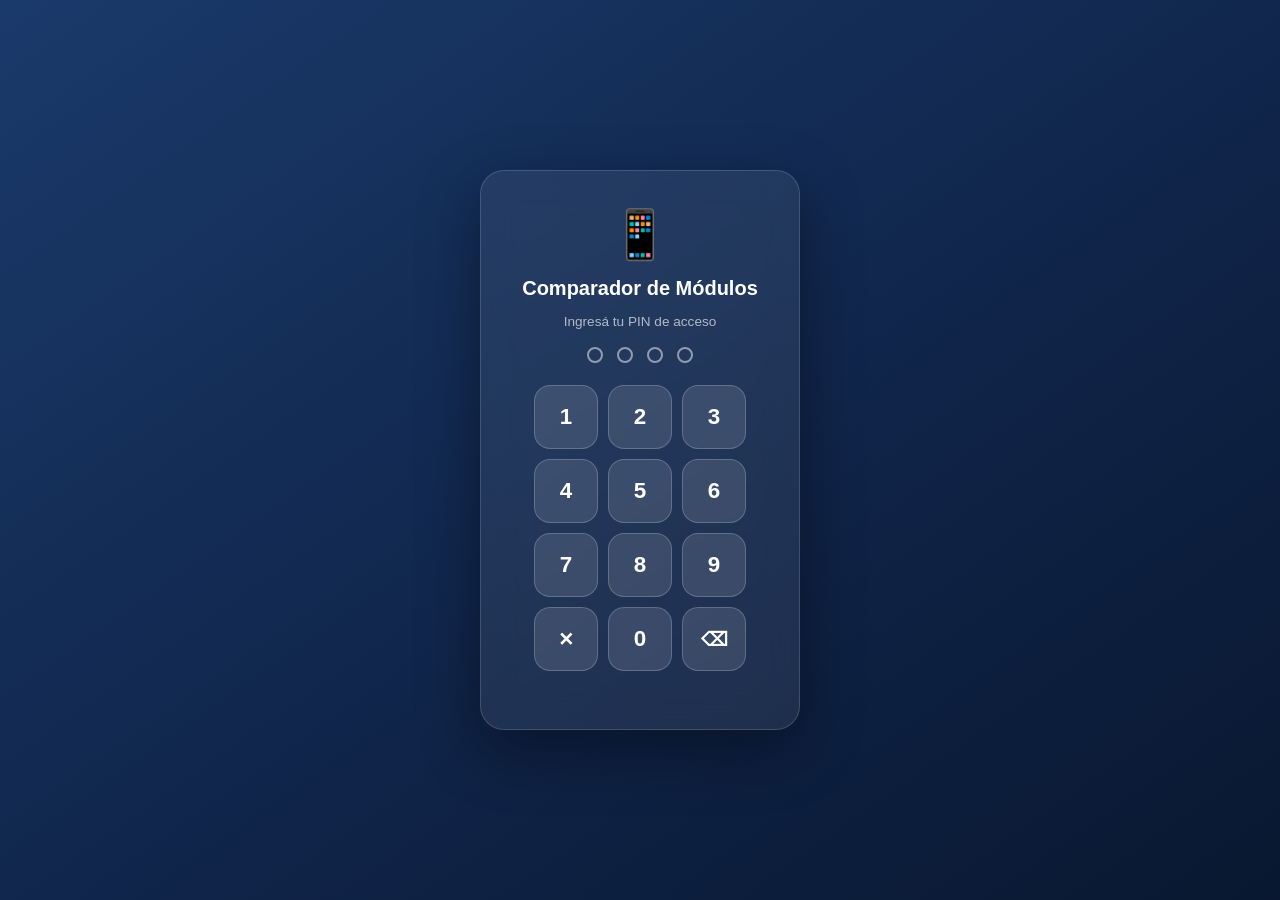
==== index.html @ 510f5f6f "Comparador de Módulos v2 - Login PIN + carga de precios por Excel + nuevo diseño Co-Authored-By: Cla" ====
<!DOCTYPE html>
<html lang="es">
<head>
<meta charset="UTF-8">
<meta name="viewport" content="width=device-width,initial-scale=1,maximum-scale=1">
<meta name="mobile-web-app-capable" content="yes">
<meta name="apple-mobile-web-app-capable" content="yes">
<meta name="apple-mobile-web-app-status-bar-style" content="black-translucent">
<meta name="apple-mobile-web-app-title" content="Módulos">
<meta name="theme-color" content="#1a3a6b">
<title>Comparador de Módulos</title>
<link rel="manifest" href="manifest.json">
<link rel="apple-touch-icon" href="icon.svg">
<link rel="stylesheet" href="style.css">
</head>
<body>

<!-- ── PANTALLA DE LOGIN ── -->
<div id="login-screen">
  <div class="login-card">
    <div class="login-icon">📱</div>
    <h2 class="login-title">Comparador de Módulos</h2>
    <p class="login-sub">Ingresá tu PIN de acceso</p>
    <div class="pin-dots" id="pin-dots">
      <span></span><span></span><span></span><span></span>
    </div>
    <div class="pin-grid">
      <button class="pin-btn" data-n="1">1</button>
      <button class="pin-btn" data-n="2">2</button>
      <button class="pin-btn" data-n="3">3</button>
      <button class="pin-btn" data-n="4">4</button>
      <button class="pin-btn" data-n="5">5</button>
      <button class="pin-btn" data-n="6">6</button>
      <button class="pin-btn" data-n="7">7</button>
      <button class="pin-btn" data-n="8">8</button>
      <button class="pin-btn" data-n="9">9</button>
      <button class="pin-btn pin-clear" id="pin-clear">✕</button>
      <button class="pin-btn" data-n="0">0</button>
      <button class="pin-btn pin-back" id="pin-back">⌫</button>
    </div>
    <p class="pin-error" id="pin-error"></p>
  </div>
</div>

<!-- ── APP PRINCIPAL ── -->
<div id="app" class="app-hidden">

  <div id="install-banner">
    <span>📲 Instalá esta app en tu pantalla de inicio</span>
    <button id="install-btn">Instalar</button>
  </div>
  <div id="ios-tip">
    <span>📲 Para instalar: tocá <strong>Compartir</strong> ↑ luego <strong>"Agregar a inicio"</strong></span>
    <span class="close" onclick="this.parentElement.classList.remove('show')">✕</span>
  </div>

  <header>
    <div class="hdr-top">
      <h1>📱 Comparador de Módulos</h1>
      <button class="admin-btn" id="admin-btn" title="Actualizar precios">⚙️</button>
    </div>
    <div class="search-wrap">
      <span class="search-icon">🔍</span>
      <input id="search" type="search" placeholder="Buscar marca, modelo, calidad..."
        autocomplete="off" autocorrect="off" autocapitalize="off" spellcheck="false">
    </div>
    <div class="filters">
      <select class="pill" id="f-marca"><option value="">Todas las marcas</option></select>
      <select class="pill" id="f-fuente">
        <option value="">Todas las fuentes</option>
        <option value="0">Fabritech</option>
        <option value="1">Mayorista</option>
        <option value="2">Boston</option>
        <option value="3">Distribuidor</option>
        <option value="4">Saracell</option>
      </select>
      <select class="pill" id="f-best">
        <option value="">Cualquier precio</option>
        <option value="0">Más barato: Fabritech</option>
        <option value="1">Más barato: Mayorista</option>
        <option value="2">Más barato: Boston</option>
        <option value="3">Más barato: Distribuidor</option>
        <option value="4">Más barato: Saracell</option>
      </select>
    </div>
  </header>

  <div class="count-bar">
    <span id="count">Cargando…</span>
    <div class="legend">
      <span class="dot d-fab">Fabritech</span>
      <span class="dot d-may">Mayorista</span>
      <span class="dot d-bos">Boston</span>
      <span class="dot d-dis">Distribuidor</span>
      <span class="dot d-sar">Saracell</span>
      <span class="dot d-grn">= más barato</span>
    </div>
  </div>

  <div class="tbl-wrap">
    <table id="tbl">
      <thead><tr>
        <th class="th0" style="min-width:75px">MARCA</th>
        <th class="th0" style="min-width:110px">MODELO</th>
        <th class="th0" style="min-width:160px">VARIANTE / CALIDAD</th>
        <th class="th1">$ Fabritech</th>
        <th class="th2">$ Mayorista</th>
        <th class="th3">$ Boston</th>
        <th class="th4">$ Distribuidor</th>
        <th class="th5">$ Saracell</th>
        <th class="th6">Mejor precio</th>
      </tr></thead>
      <tbody id="tbody"></tbody>
    </table>
    <div class="empty" id="empty" style="display:none">
      <span class="ico">🔎</span>
      <p>Sin resultados para esta búsqueda</p>
    </div>
  </div>

</div><!-- /app -->

<!-- ── MODAL ADMIN ── -->
<div id="admin-modal" class="modal-overlay hidden">
  <div class="modal-card">
    <div class="modal-header">
      <h3>⚙️ Actualizar Precios</h3>
      <button class="modal-close" id="modal-close">✕</button>
    </div>
    <div class="modal-body">
      <p class="modal-desc">Subí un Excel o CSV con los nuevos precios y se actualizan automáticamente.</p>

      <div class="upload-zone" id="upload-zone">
        <input type="file" id="file-input" accept=".xlsx,.xls,.csv" hidden>
        <div class="upload-icon">📂</div>
        <p class="upload-text">Arrastrá tu archivo acá<br><small>o tocá para seleccionar</small></p>
        <p class="upload-formats">Excel (.xlsx · .xls) &nbsp;·&nbsp; CSV</p>
      </div>

      <div class="upload-preview hidden" id="upload-preview">
        <div id="preview-info"></div>
        <div class="preview-actions">
          <button class="btn-secondary" id="preview-cancel">Cancelar</button>
          <button class="btn-primary" id="preview-apply">✅ Aplicar cambios</button>
        </div>
      </div>

      <div class="modal-footer">
        <button class="btn-outline" id="btn-export">💾 Exportar data.json</button>
        <button class="btn-outline" id="btn-template">📋 Descargar plantilla</button>
      </div>
    </div>
  </div>
</div>

<!-- ── TOAST ── -->
<div id="toast" class="toast"></div>

<script src="https://cdn.sheetjs.com/xlsx-0.20.3/package/dist/xlsx.full.min.js"></script>
<script src="app.js"></script>
</body>
</html>
---- style.css ----
:root {
  --hdr:    #1a3a6b;
  --hdr2:   #0f2347;
  --fab:    #2E75B6; --fab-bg: #D6E4F0;
  --may:    #375623; --may-bg: #E2EFDA;
  --bos:    #7F6000; --bos-bg: #FFF2CC;
  --dis:    #843C0C; --dis-bg: #FCE4D6;
  --sar:    #6B2D8B; --sar-bg: #EAD1F5;
  --grn:    #00B050; --grn2: #007A38;
  --mod-bg: #EDF2FF;
  --zebra:  #F8FAFF;
  --border: #E5E7EB;
  --shadow: 0 2px 12px rgba(0,0,0,.10);
  --radius: 12px;
}

* { box-sizing: border-box; margin: 0; padding: 0; -webkit-tap-highlight-color: transparent; }
html, body { height: 100%; overflow: hidden; }
body {
  font-family: -apple-system, BlinkMacSystemFont, "Segoe UI", Arial, sans-serif;
  background: #eef1f7;
  color: #1a1a1a;
  display: flex;
  flex-direction: column;
}

/* ── LOGIN SCREEN ── */
#login-screen {
  display: none;
  position: fixed; inset: 0; z-index: 999;
  background: linear-gradient(145deg, #1a3a6b 0%, #0f2347 60%, #091830 100%);
  align-items: center;
  justify-content: center;
  transition: opacity .4s;
}
#login-screen.success { opacity: 0; pointer-events: none; }
#login-screen.shake  { animation: shake .5s ease; }

@keyframes shake {
  0%,100% { transform: translateX(0); }
  20%      { transform: translateX(-10px); }
  40%      { transform: translateX(10px); }
  60%      { transform: translateX(-8px); }
  80%      { transform: translateX(8px); }
}

.login-card {
  background: rgba(255,255,255,.07);
  backdrop-filter: blur(18px);
  border: 1px solid rgba(255,255,255,.15);
  border-radius: 24px;
  padding: 36px 32px 28px;
  display: flex;
  flex-direction: column;
  align-items: center;
  gap: 14px;
  width: 320px;
  max-width: 90vw;
  box-shadow: 0 20px 60px rgba(0,0,0,.4);
}
.login-icon { font-size: 3rem; }
.login-title { color: #fff; font-size: 1.25rem; font-weight: 700; text-align: center; }
.login-sub   { color: rgba(255,255,255,.65); font-size: .85rem; }

/* Dots */
.pin-dots { display: flex; gap: 14px; margin: 4px 0; }
.pin-dots span {
  width: 16px; height: 16px;
  border-radius: 50%;
  border: 2px solid rgba(255,255,255,.5);
  background: transparent;
  transition: background .15s, border-color .15s, transform .15s;
}
.pin-dots span.filled {
  background: #fff;
  border-color: #fff;
  transform: scale(1.15);
}

/* PIN grid */
.pin-grid {
  display: grid;
  grid-template-columns: repeat(3, 64px);
  gap: 10px;
  margin-top: 4px;
}
.pin-btn {
  height: 64px;
  background: rgba(255,255,255,.12);
  border: 1px solid rgba(255,255,255,.2);
  border-radius: 16px;
  color: #fff;
  font-size: 1.4rem;
  font-weight: 600;
  cursor: pointer;
  transition: background .12s, transform .1s;
  user-select: none;
}
.pin-btn:active { background: rgba(255,255,255,.3); transform: scale(.94); }
.pin-back, .pin-clear { font-size: 1.2rem; }

.pin-error {
  color: #ff7a7a;
  font-size: .8rem;
  min-height: 1rem;
  text-align: center;
}

/* App hidden */
.app-hidden { display: none !important; }
#app {
  display: flex;
  flex-direction: column;
  height: 100%;
  overflow: hidden;
}

/* ── INSTALL BANNERS ── */
#install-banner {
  display: none;
  background: var(--grn);
  color: #fff;
  padding: 10px 14px;
  font-size: .82rem;
  align-items: center;
  gap: 10px;
  flex-shrink: 0;
}
#install-banner.show { display: flex; }
#install-banner button {
  margin-left: auto;
  background: #fff;
  color: var(--grn2);
  border: none;
  border-radius: 8px;
  padding: 5px 14px;
  font-weight: 700;
  font-size: .8rem;
  cursor: pointer;
}
#ios-tip {
  display: none;
  background: #FFF3CD;
  color: #856404;
  padding: 10px 14px;
  font-size: .78rem;
  gap: 8px;
  flex-shrink: 0;
  align-items: flex-start;
  border-bottom: 1px solid #FFE083;
}
#ios-tip.show { display: flex; }
#ios-tip .close { margin-left: auto; font-size: 1rem; cursor: pointer; }

/* ── HEADER ── */
header {
  background: linear-gradient(135deg, var(--hdr) 0%, var(--hdr2) 100%);
  color: #fff;
  padding: 12px 14px 10px;
  display: flex;
  flex-direction: column;
  gap: 9px;
  flex-shrink: 0;
  padding-top: max(12px, env(safe-area-inset-top));
  box-shadow: 0 2px 16px rgba(0,0,0,.25);
}
.hdr-top { display: flex; align-items: center; gap: 10px; }
.hdr-top h1 { font-size: 1rem; font-weight: 700; letter-spacing: .02em; flex: 1; }

/* Admin button */
.admin-btn {
  background: rgba(255,255,255,.15);
  border: 1px solid rgba(255,255,255,.25);
  border-radius: 10px;
  color: #fff;
  font-size: 1.1rem;
  width: 36px; height: 36px;
  cursor: pointer;
  display: flex; align-items: center; justify-content: center;
  transition: background .15s;
  flex-shrink: 0;
}
.admin-btn:active { background: rgba(255,255,255,.3); }

/* Search */
.search-wrap { position: relative; }
#search {
  width: 100%;
  padding: 10px 14px 10px 38px;
  border: none;
  border-radius: 12px;
  font-size: .95rem;
  background: rgba(255,255,255,.15);
  color: #fff;
  outline: none;
  -webkit-appearance: none;
  transition: background .2s;
}
#search::placeholder { color: rgba(255,255,255,.55); }
#search:focus { background: rgba(255,255,255,.25); }
.search-icon {
  position: absolute; left: 11px; top: 50%;
  transform: translateY(-50%);
  font-size: .95rem; pointer-events: none;
}

/* Filters */
.filters {
  display: flex; gap: 6px;
  overflow-x: auto; scrollbar-width: none;
  padding-bottom: 2px;
}
.filters::-webkit-scrollbar { display: none; }
.pill {
  background: rgba(255,255,255,.15);
  color: #fff;
  border: 1px solid rgba(255,255,255,.28);
  border-radius: 20px;
  padding: 5px 14px;
  font-size: .78rem;
  white-space: nowrap;
  cursor: pointer;
  outline: none;
  -webkit-appearance: none;
  min-height: 30px;
  transition: background .15s;
}
.pill:focus { background: rgba(255,255,255,.25); }
.pill option { background: #1a3a5c; color: #fff; }

/* ── COUNT BAR ── */
.count-bar {
  background: #fff;
  padding: 7px 14px;
  font-size: .78rem;
  color: #555;
  border-bottom: 1px solid var(--border);
  display: flex;
  justify-content: space-between;
  align-items: center;
  flex-shrink: 0;
  gap: 8px;
  flex-wrap: wrap;
  box-shadow: 0 1px 4px rgba(0,0,0,.05);
}
.legend { display: flex; gap: 8px; flex-wrap: wrap; }
.dot { display: inline-flex; align-items: center; gap: 3px; font-size: .72rem; }
.dot::before { content: ''; width: 8px; height: 8px; border-radius: 50%; display: inline-block; }
.d-fab::before { background: var(--fab); }
.d-may::before { background: var(--may); }
.d-bos::before { background: var(--bos); }
.d-dis::before { background: var(--dis); }
.d-sar::before { background: var(--sar); }
.d-grn::before { background: var(--grn); }

/* ── TABLE ── */
.tbl-wrap { flex: 1; overflow: auto; -webkit-overflow-scrolling: touch; }
table { width: 100%; border-collapse: collapse; min-width: 640px; }

thead th {
  position: sticky; top: 0; z-index: 3;
  padding: 8px 8px;
  font-size: .72rem; font-weight: 700;
  text-align: center;
  color: #fff;
  border-bottom: 2px solid rgba(0,0,0,.18);
  white-space: nowrap;
  letter-spacing: .02em;
}
.th0 { background: var(--hdr2); text-align: left; }
.th1 { background: var(--fab); }
.th2 { background: var(--may); }
.th3 { background: var(--bos); }
.th4 { background: var(--dis); }
.th5 { background: var(--sar); }
.th6 { background: var(--grn); }

tr.sep td {
  background: linear-gradient(90deg, var(--hdr) 0%, var(--hdr2) 100%);
  color: rgba(255,255,255,.95);
  font-weight: 700;
  padding: 6px 12px;
  font-size: .75rem;
  letter-spacing: .06em;
  text-transform: uppercase;
}
tr.grp td {
  background: var(--mod-bg);
  color: #2d4a8a;
  font-weight: 700;
  padding: 5px 12px;
  font-size: .8rem;
  border-left: 3px solid #7aaee8;
}
tr.row td {
  padding: 6px 8px;
  border-bottom: 1px solid var(--border);
  font-size: .8rem;
  transition: background .1s;
}
tr.row.ev td { background: var(--zebra); }
tr.row:hover td { background: #e8f0fe !important; }
tr.row:active td { background: #d0e4ff !important; }

td.p   { text-align: right; white-space: nowrap; font-variant-numeric: tabular-nums; color: #333; }
td.best {
  background: linear-gradient(135deg, #00c45a, #00913f) !important;
  color: #fff;
  font-weight: 700;
  text-align: right;
  white-space: nowrap;
  border-radius: 4px;
}
td.nd  { color: #ccc; text-align: center; font-size: .7rem; }
td.win { text-align: center; color: var(--grn2); font-weight: 700; font-size: .72rem; }

/* ── EMPTY STATE ── */
.empty {
  display: flex; flex-direction: column;
  align-items: center; justify-content: center;
  padding: 60px 20px; gap: 12px; color: #999;
}
.empty .ico { font-size: 3rem; }
.empty p { font-size: .95rem; }

/* ── MODAL ── */
.modal-overlay {
  position: fixed; inset: 0; z-index: 500;
  background: rgba(10,20,40,.55);
  backdrop-filter: blur(4px);
  display: flex; align-items: flex-end; justify-content: center;
  padding: 0;
  transition: opacity .25s;
}
.modal-overlay.hidden { display: none; }

.modal-card {
  background: #fff;
  border-radius: 24px 24px 0 0;
  width: 100%; max-width: 520px;
  max-height: 88vh;
  overflow-y: auto;
  box-shadow: 0 -8px 40px rgba(0,0,0,.2);
  animation: slideUp .3s ease;
}
@keyframes slideUp {
  from { transform: translateY(60px); opacity: 0; }
  to   { transform: translateY(0);    opacity: 1; }
}

.modal-header {
  display: flex; align-items: center; justify-content: space-between;
  padding: 18px 20px 14px;
  border-bottom: 1px solid var(--border);
  position: sticky; top: 0; background: #fff; z-index: 1;
}
.modal-header h3 { font-size: 1rem; font-weight: 700; color: var(--hdr); }
.modal-close {
  background: #f0f2f5; border: none; border-radius: 50%;
  width: 32px; height: 32px; cursor: pointer;
  font-size: .9rem; color: #555;
  display: flex; align-items: center; justify-content: center;
  transition: background .15s;
}
.modal-close:active { background: #dde; }

.modal-body { padding: 18px 20px 20px; display: flex; flex-direction: column; gap: 16px; }
.modal-desc { font-size: .85rem; color: #666; line-height: 1.5; }

/* Upload zone */
.upload-zone {
  border: 2px dashed #c5d3e8;
  border-radius: var(--radius);
  padding: 32px 20px;
  text-align: center;
  cursor: pointer;
  transition: border-color .2s, background .2s;
  background: #f8faff;
}
.upload-zone:hover, .upload-zone.drag-over {
  border-color: var(--hdr);
  background: #eef3ff;
}
.upload-icon { font-size: 2.5rem; margin-bottom: 8px; }
.upload-text { font-size: .9rem; color: #444; line-height: 1.6; }
.upload-text small { color: #888; font-size: .8rem; }
.upload-formats { font-size: .75rem; color: #aaa; margin-top: 6px; }

/* Preview */
.upload-preview { display: flex; flex-direction: column; gap: 12px; }
.preview-filename {
  font-size: .85rem; font-weight: 600; color: #333;
  padding: 10px 14px;
  background: #f0f4ff;
  border-radius: 8px;
}
.preview-stats-grid {
  display: grid; grid-template-columns: repeat(3, 1fr); gap: 10px;
}
.stat-box {
  background: #f8faff;
  border: 1px solid #dde8ff;
  border-radius: 10px;
  padding: 12px 8px;
  text-align: center;
}
.stat-num { font-size: 1.4rem; font-weight: 700; color: var(--hdr); }
.stat-lbl { font-size: .72rem; color: #888; margin-top: 2px; }
.preview-warn {
  font-size: .8rem; color: #9a5700;
  background: #fff8e6; border: 1px solid #ffd980;
  border-radius: 8px; padding: 8px 12px;
}
.preview-actions {
  display: flex; gap: 10px; justify-content: flex-end;
}

/* Buttons */
.btn-primary {
  background: linear-gradient(135deg, #1a9e5c, #0f7a45);
  color: #fff; border: none;
  border-radius: 10px; padding: 10px 20px;
  font-size: .88rem; font-weight: 700; cursor: pointer;
  transition: opacity .15s, transform .1s;
}
.btn-primary:active { opacity: .85; transform: scale(.97); }

.btn-secondary {
  background: #f0f2f5; color: #555; border: none;
  border-radius: 10px; padding: 10px 20px;
  font-size: .88rem; font-weight: 600; cursor: pointer;
  transition: background .15s;
}
.btn-secondary:active { background: #e0e3ea; }

.modal-footer {
  display: flex; gap: 10px; flex-wrap: wrap;
  padding-top: 4px;
  border-top: 1px solid var(--border);
}
.btn-outline {
  flex: 1;
  background: #fff;
  border: 1.5px solid #c5d3e8;
  border-radius: 10px;
  padding: 9px 14px;
  font-size: .82rem;
  font-weight: 600;
  color: var(--hdr);
  cursor: pointer;
  text-align: center;
  transition: background .15s, border-color .15s;
  white-space: nowrap;
}
.btn-outline:active { background: #eef3ff; border-color: var(--hdr); }

.hidden { display: none !important; }

/* ── TOAST ── */
.toast {
  position: fixed; bottom: 24px; left: 50%; transform: translateX(-50%) translateY(20px);
  background: #1e2a3a; color: #fff;
  padding: 11px 22px; border-radius: 50px;
  font-size: .85rem; font-weight: 500;
  opacity: 0; pointer-events: none;
  transition: opacity .3s, transform .3s;
  z-index: 999; white-space: nowrap;
  box-shadow: 0 4px 20px rgba(0,0,0,.3);
}
.toast.show { opacity: 1; transform: translateX(-50%) translateY(0); }
.toast.success { background: linear-gradient(135deg, #0f7a45, #1a9e5c); }
.toast.error   { background: linear-gradient(135deg, #b91c1c, #dc2626); }

/* ── RESPONSIVE ── */
@media (max-width: 500px) {
  header h1    { font-size: .88rem; }
  table        { font-size: .74rem; min-width: 560px; }
  thead th     { padding: 6px 5px; }
  tr.row td    { padding: 4px 5px; }
  .modal-card  { border-radius: 20px 20px 0 0; }
  .pin-grid    { grid-template-columns: repeat(3, 58px); gap: 8px; }
  .pin-btn     { height: 58px; font-size: 1.25rem; }
}

@media (min-width: 600px) {
  .modal-overlay { align-items: center; padding: 20px; }
  .modal-card    { border-radius: 20px; max-height: 80vh; }
}
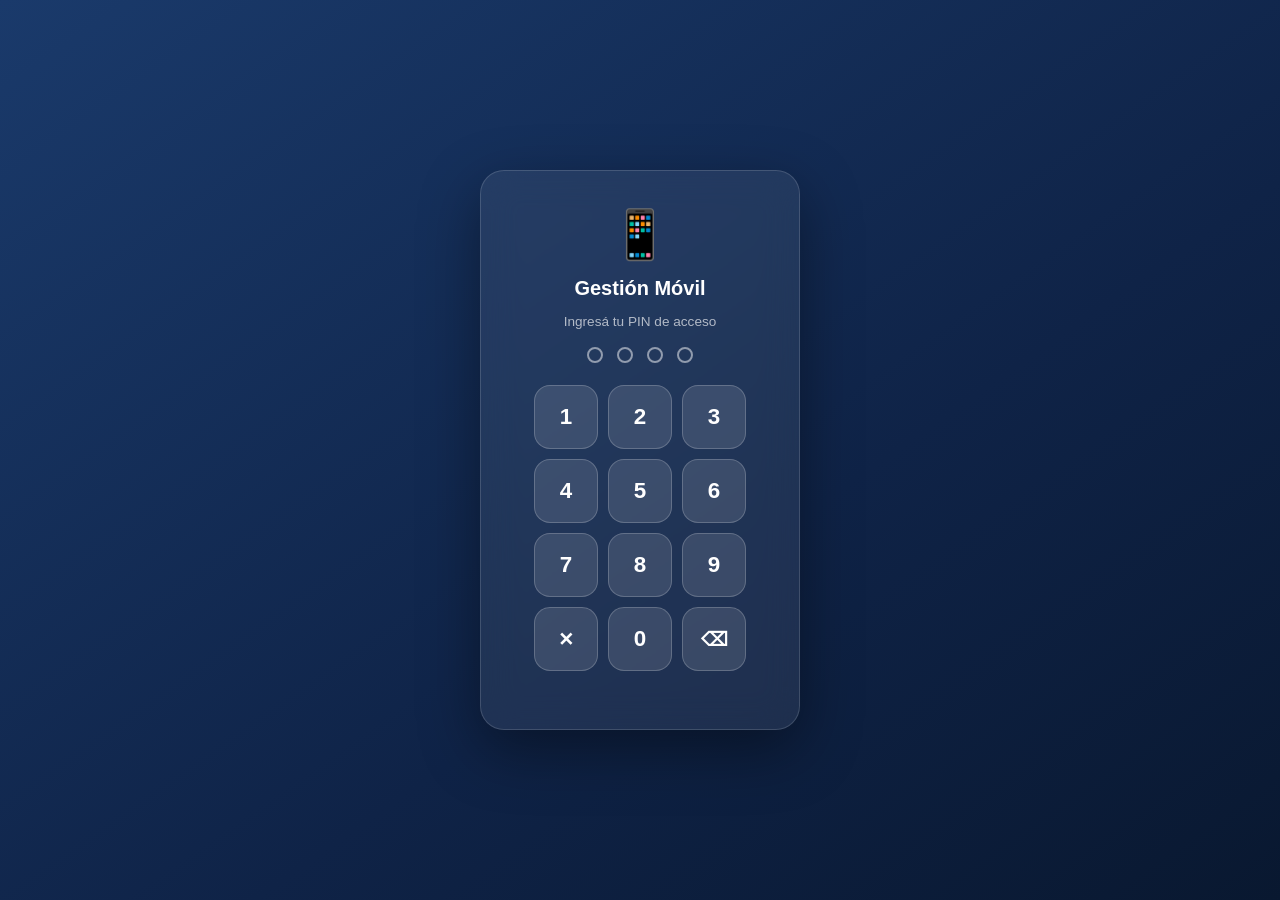
==== commit f494ac65: "Sistema de venta y stock de celulares - Nueva pestaña "Celulares" con navegación inferior (bottom na" ====
--- a/index.html
+++ b/index.html
@@ -2,13 +2,13 @@
 <html lang="es">
 <head>
 <meta charset="UTF-8">
-<meta name="viewport" content="width=device-width,initial-scale=1,maximum-scale=1">
+<meta name="viewport" content="width=device-width,initial-scale=1">
 <meta name="mobile-web-app-capable" content="yes">
 <meta name="apple-mobile-web-app-capable" content="yes">
 <meta name="apple-mobile-web-app-status-bar-style" content="black-translucent">
 <meta name="apple-mobile-web-app-title" content="Módulos">
 <meta name="theme-color" content="#1a3a6b">
-<title>Comparador de Módulos</title>
+<title>Gestión Móvil</title>
 <link rel="manifest" href="manifest.json">
 <link rel="apple-touch-icon" href="icon.svg">
 <link rel="stylesheet" href="style.css">
@@ -19,7 +19,7 @@
 <div id="login-screen">
   <div class="login-card">
     <div class="login-icon">📱</div>
-    <h2 class="login-title">Comparador de Módulos</h2>
+    <h2 class="login-title">Gestión Móvil</h2>
     <p class="login-sub">Ingresá tu PIN de acceso</p>
     <div class="pin-dots" id="pin-dots">
       <span></span><span></span><span></span><span></span>
@@ -54,73 +54,131 @@
     <span class="close" onclick="this.parentElement.classList.remove('show')">✕</span>
   </div>
 
-  <header>
-    <div class="hdr-top">
-      <h1>📱 Comparador de Módulos</h1>
-      <button class="admin-btn" id="admin-btn" title="Actualizar precios">⚙️</button>
-    </div>
-    <div class="search-wrap">
-      <span class="search-icon">🔍</span>
-      <input id="search" type="search" placeholder="Buscar marca, modelo, calidad..."
-        autocomplete="off" autocorrect="off" autocapitalize="off" spellcheck="false">
-    </div>
-    <div class="filters">
-      <select class="pill" id="f-marca"><option value="">Todas las marcas</option></select>
-      <select class="pill" id="f-fuente">
-        <option value="">Todas las fuentes</option>
-        <option value="0">Fabritech</option>
-        <option value="1">Mayorista</option>
-        <option value="2">Boston</option>
-        <option value="3">Distribuidor</option>
-        <option value="4">Saracell</option>
-      </select>
-      <select class="pill" id="f-best">
-        <option value="">Cualquier precio</option>
-        <option value="0">Más barato: Fabritech</option>
-        <option value="1">Más barato: Mayorista</option>
-        <option value="2">Más barato: Boston</option>
-        <option value="3">Más barato: Distribuidor</option>
-        <option value="4">Más barato: Saracell</option>
-      </select>
-    </div>
-  </header>
-
-  <div class="count-bar">
-    <span id="count">Cargando…</span>
-    <div class="legend">
-      <span class="dot d-fab">Fabritech</span>
-      <span class="dot d-may">Mayorista</span>
-      <span class="dot d-bos">Boston</span>
-      <span class="dot d-dis">Distribuidor</span>
-      <span class="dot d-sar">Saracell</span>
-      <span class="dot d-grn">= más barato</span>
-    </div>
-  </div>
-
-  <div class="tbl-wrap">
-    <table id="tbl">
-      <thead><tr>
-        <th class="th0" style="min-width:75px">MARCA</th>
-        <th class="th0" style="min-width:110px">MODELO</th>
-        <th class="th0" style="min-width:160px">VARIANTE / CALIDAD</th>
-        <th class="th1">$ Fabritech</th>
-        <th class="th2">$ Mayorista</th>
-        <th class="th3">$ Boston</th>
-        <th class="th4">$ Distribuidor</th>
-        <th class="th5">$ Saracell</th>
-        <th class="th6">Mejor precio</th>
-      </tr></thead>
-      <tbody id="tbody"></tbody>
-    </table>
-    <div class="empty" id="empty" style="display:none">
-      <span class="ico">🔎</span>
-      <p>Sin resultados para esta búsqueda</p>
-    </div>
-  </div>
+  <!-- ── VISTA: MÓDULOS ── -->
+  <div id="view-modulos" class="view">
+    <header>
+      <div class="hdr-top">
+        <h1>🔧 Comparador de Módulos</h1>
+        <button class="admin-btn" id="admin-btn" title="Actualizar precios">⚙️</button>
+      </div>
+      <div class="search-wrap">
+        <span class="search-icon">🔍</span>
+        <input id="search" type="search" placeholder="Buscar marca, modelo, calidad..."
+          autocomplete="off" autocorrect="off" autocapitalize="off" spellcheck="false">
+      </div>
+      <div class="filters">
+        <select class="pill" id="f-marca"><option value="">Todas las marcas</option></select>
+        <select class="pill" id="f-fuente">
+          <option value="">Todas las fuentes</option>
+          <option value="0">Fabritech</option>
+          <option value="1">Mayorista</option>
+          <option value="2">Boston</option>
+          <option value="3">Distribuidor</option>
+          <option value="4">Saracell</option>
+        </select>
+        <select class="pill" id="f-best">
+          <option value="">Cualquier precio</option>
+          <option value="0">Más barato: Fabritech</option>
+          <option value="1">Más barato: Mayorista</option>
+          <option value="2">Más barato: Boston</option>
+          <option value="3">Más barato: Distribuidor</option>
+          <option value="4">Más barato: Saracell</option>
+        </select>
+      </div>
+    </header>
+
+    <div class="count-bar">
+      <span id="count">Cargando…</span>
+      <div class="legend">
+        <span class="dot d-fab">Fabritech</span>
+        <span class="dot d-may">Mayorista</span>
+        <span class="dot d-bos">Boston</span>
+        <span class="dot d-dis">Distribuidor</span>
+        <span class="dot d-sar">Saracell</span>
+        <span class="dot d-grn">= más barato</span>
+      </div>
+    </div>
+
+    <div class="tbl-wrap">
+      <table id="tbl">
+        <thead><tr>
+          <th class="th0" style="min-width:75px">MARCA</th>
+          <th class="th0" style="min-width:110px">MODELO</th>
+          <th class="th0" style="min-width:160px">VARIANTE / CALIDAD</th>
+          <th class="th1">$ Fabritech</th>
+          <th class="th2">$ Mayorista</th>
+          <th class="th3">$ Boston</th>
+          <th class="th4">$ Distribuidor</th>
+          <th class="th5">$ Saracell</th>
+          <th class="th6">Mejor precio</th>
+        </tr></thead>
+        <tbody id="tbody"></tbody>
+      </table>
+      <div class="empty" id="empty" style="display:none">
+        <span class="ico">🔎</span>
+        <p>Sin resultados para esta búsqueda</p>
+      </div>
+    </div>
+  </div><!-- /view-modulos -->
+
+  <!-- ── VISTA: STOCK CELULARES ── -->
+  <div id="view-stock" class="view" style="display:none">
+    <header>
+      <div class="hdr-top">
+        <h1>📦 Stock de Celulares</h1>
+        <button class="admin-btn" id="add-phone-btn" title="Agregar equipo" style="font-size:1.5rem;font-weight:700">＋</button>
+      </div>
+      <div class="search-wrap">
+        <span class="search-icon">🔍</span>
+        <input id="stock-search" type="search" placeholder="Buscar marca, modelo, IMEI..."
+          autocomplete="off" autocorrect="off" autocapitalize="off" spellcheck="false">
+      </div>
+      <div class="filters">
+        <select class="pill" id="sf-marca"><option value="">Todas las marcas</option></select>
+        <select class="pill" id="sf-estado">
+          <option value="">Todos los estados</option>
+          <option value="Nuevo">Nuevo</option>
+          <option value="Usado">Usado</option>
+          <option value="Reacondicionado">Reacondicionado</option>
+        </select>
+        <select class="pill" id="sf-vendido">
+          <option value="0">En stock</option>
+          <option value="1">Vendidos</option>
+          <option value="">Todos</option>
+        </select>
+      </div>
+    </header>
+
+    <div class="count-bar stock-count-bar">
+      <span id="stock-count">0 equipos</span>
+      <span id="stock-value" class="stock-value-badge"></span>
+    </div>
+
+    <div class="stock-list-wrap">
+      <div id="stock-list"></div>
+      <div class="empty" id="stock-empty" style="display:none">
+        <span class="ico">📦</span>
+        <p>No hay equipos registrados</p>
+        <button class="btn-primary" style="margin-top:8px" onclick="openPhoneModal()">Agregar equipo</button>
+      </div>
+    </div>
+  </div><!-- /view-stock -->
+
+  <!-- ── BOTTOM NAV ── -->
+  <nav id="bottom-nav">
+    <button class="nav-tab active" data-view="modulos">
+      <span class="nav-ico">🔧</span>
+      <span>Módulos</span>
+    </button>
+    <button class="nav-tab" data-view="stock">
+      <span class="nav-ico">📦</span>
+      <span>Celulares</span>
+    </button>
+  </nav>
 
 </div><!-- /app -->
 
-<!-- ── MODAL ADMIN ── -->
+<!-- ── MODAL ADMIN (módulos) ── -->
 <div id="admin-modal" class="modal-overlay hidden">
   <div class="modal-card">
     <div class="modal-header">
@@ -153,6 +211,123 @@
   </div>
 </div>
 
+<!-- ── MODAL DETALLE DE PRECIOS ── -->
+<div id="detail-modal" class="modal-overlay hidden">
+  <div class="modal-card detail-card">
+    <div class="modal-header">
+      <div class="detail-title-wrap">
+        <span class="detail-marca" id="d-marca"></span>
+        <span class="detail-modelo" id="d-modelo"></span>
+        <span class="detail-variante" id="d-variante"></span>
+      </div>
+      <button class="modal-close" id="detail-close">✕</button>
+    </div>
+    <div class="detail-body" id="detail-body"></div>
+  </div>
+</div>
+
+<!-- ── MODAL AGREGAR / EDITAR CELULAR ── -->
+<div id="phone-modal" class="modal-overlay hidden">
+  <div class="modal-card phone-form-card">
+    <div class="modal-header">
+      <h3 id="phone-modal-title">📱 Agregar Equipo</h3>
+      <button class="modal-close" id="phone-modal-close">✕</button>
+    </div>
+    <div class="modal-body">
+      <div class="form-grid">
+
+        <div class="form-group">
+          <label class="form-label">Marca *</label>
+          <input id="f-phone-marca" class="form-input" type="text"
+            placeholder="Samsung, Apple…" list="marca-list" autocomplete="off">
+          <datalist id="marca-list">
+            <option value="Samsung">
+            <option value="Apple">
+            <option value="Motorola">
+            <option value="Xiaomi">
+            <option value="LG">
+            <option value="Huawei">
+            <option value="Nokia">
+            <option value="TCL">
+            <option value="OPPO">
+            <option value="Realme">
+            <option value="OnePlus">
+          </datalist>
+        </div>
+
+        <div class="form-group">
+          <label class="form-label">Modelo *</label>
+          <input id="f-phone-modelo" class="form-input" type="text"
+            placeholder="Galaxy A54, iPhone 14…" autocomplete="off">
+        </div>
+
+        <div class="form-group">
+          <label class="form-label">Estado *</label>
+          <select id="f-phone-estado" class="form-select">
+            <option value="">Seleccionar…</option>
+            <option value="Nuevo">Nuevo</option>
+            <option value="Usado">Usado</option>
+            <option value="Reacondicionado">Reacondicionado</option>
+          </select>
+        </div>
+
+        <div class="form-group">
+          <label class="form-label">Precio ($) *</label>
+          <input id="f-phone-precio" class="form-input" type="number"
+            placeholder="85000" min="0" inputmode="numeric">
+        </div>
+
+        <div class="form-group">
+          <label class="form-label">Almacenamiento</label>
+          <select id="f-phone-storage" class="form-select">
+            <option value="">—</option>
+            <option value="16GB">16 GB</option>
+            <option value="32GB">32 GB</option>
+            <option value="64GB">64 GB</option>
+            <option value="128GB">128 GB</option>
+            <option value="256GB">256 GB</option>
+            <option value="512GB">512 GB</option>
+            <option value="1TB">1 TB</option>
+          </select>
+        </div>
+
+        <div class="form-group">
+          <label class="form-label">RAM</label>
+          <select id="f-phone-ram" class="form-select">
+            <option value="">—</option>
+            <option value="1GB">1 GB</option>
+            <option value="2GB">2 GB</option>
+            <option value="3GB">3 GB</option>
+            <option value="4GB">4 GB</option>
+            <option value="6GB">6 GB</option>
+            <option value="8GB">8 GB</option>
+            <option value="12GB">12 GB</option>
+            <option value="16GB">16 GB</option>
+          </select>
+        </div>
+
+        <div class="form-group form-group--full">
+          <label class="form-label">IMEI</label>
+          <input id="f-phone-imei" class="form-input" type="text"
+            placeholder="123456789012345" maxlength="15" inputmode="numeric">
+        </div>
+
+        <div class="form-group form-group--full">
+          <label class="form-label">Notas</label>
+          <textarea id="f-phone-notas" class="form-input form-textarea"
+            placeholder="Accesorios incluidos, detalles…" rows="2"></textarea>
+        </div>
+
+      </div>
+
+      <div class="preview-actions" style="margin-top:4px">
+        <button class="btn-secondary" id="phone-cancel-btn">Cancelar</button>
+        <button class="btn-primary" id="phone-save-btn">💾 Guardar</button>
+      </div>
+    </div>
+  </div>
+</div>
+
 <!-- ── TOAST ── -->
 <div id="toast" class="toast"></div>
 
--- a/style.css
+++ b/style.css
@@ -471,6 +471,68 @@
 .toast.success { background: linear-gradient(135deg, #0f7a45, #1a9e5c); }
 .toast.error   { background: linear-gradient(135deg, #b91c1c, #dc2626); }
 
+/* ── MODAL DETALLE ── */
+.detail-card { max-height: 92vh; }
+
+.detail-title-wrap {
+  display: flex; flex-direction: column; gap: 2px; flex: 1;
+}
+.detail-marca   { font-size: .75rem; font-weight: 600; color: #888; text-transform: uppercase; letter-spacing: .06em; }
+.detail-modelo  { font-size: 1.1rem; font-weight: 800; color: var(--hdr); line-height: 1.2; }
+.detail-variante { font-size: .82rem; color: #555; }
+
+.detail-body {
+  padding: 16px;
+  display: grid;
+  grid-template-columns: 1fr 1fr;
+  gap: 12px;
+}
+
+.dc-card {
+  border-radius: 14px;
+  padding: 16px 14px 14px;
+  display: flex; flex-direction: column; gap: 6px;
+  background: color-mix(in srgb, var(--dc-color, #2E75B6) 10%, #fff);
+  border: 1.5px solid color-mix(in srgb, var(--dc-color, #2E75B6) 25%, #fff);
+  transition: transform .1s;
+  cursor: default;
+}
+.dc-card:active { transform: scale(.97); }
+
+.dc-best {
+  background: linear-gradient(135deg, #00c45a, #00913f);
+  border-color: transparent;
+  grid-column: 1 / -1;
+  flex-direction: row;
+  align-items: center;
+  padding: 18px 20px;
+}
+.dc-best .dc-label { color: rgba(255,255,255,.8); font-size: .8rem; flex: 1; }
+.dc-best .dc-price { color: #fff; font-size: 1.9rem; }
+.dc-best .dc-badge { background: rgba(255,255,255,.25); color: #fff; font-size: .72rem; font-weight: 700; padding: 3px 10px; border-radius: 20px; white-space: nowrap; }
+
+.dc-label {
+  font-size: .72rem; font-weight: 700; text-transform: uppercase;
+  letter-spacing: .04em;
+  color: color-mix(in srgb, var(--dc-color, #2E75B6) 80%, #000);
+}
+.dc-price {
+  font-size: 1.25rem; font-weight: 800;
+  color: color-mix(in srgb, var(--dc-color, #2E75B6) 90%, #000);
+  font-variant-numeric: tabular-nums;
+}
+
+.dc-empty {
+  opacity: .45;
+  background: #f5f5f5;
+  border-color: #e0e0e0;
+}
+.dc-empty .dc-label { color: #aaa; }
+.dc-nd { font-size: .85rem !important; font-weight: 500 !important; color: #bbb !important; }
+
+/* click en filas muestra cursor pointer */
+tr.row { cursor: pointer; }
+
 /* ── RESPONSIVE ── */
 @media (max-width: 500px) {
   header h1    { font-size: .88rem; }
@@ -486,3 +548,174 @@
   .modal-overlay { align-items: center; padding: 20px; }
   .modal-card    { border-radius: 20px; max-height: 80vh; }
 }
+
+/* ── BOTTOM NAV ── */
+#bottom-nav {
+  display: flex;
+  height: 58px;
+  background: #fff;
+  border-top: 1px solid var(--border);
+  flex-shrink: 0;
+  box-shadow: 0 -2px 10px rgba(0,0,0,.08);
+  padding-bottom: env(safe-area-inset-bottom, 0);
+}
+.nav-tab {
+  flex: 1;
+  display: flex; flex-direction: column;
+  align-items: center; justify-content: center;
+  gap: 2px;
+  background: none; border: none;
+  color: #bbb;
+  font-size: .6rem; font-weight: 700;
+  letter-spacing: .05em; text-transform: uppercase;
+  cursor: pointer;
+  transition: color .15s;
+  padding: 6px 4px;
+}
+.nav-tab.active { color: var(--hdr); }
+.nav-ico { font-size: 1.35rem; line-height: 1; }
+
+/* ── VIEWS ── */
+.view {
+  flex: 1;
+  display: flex;
+  flex-direction: column;
+  overflow: hidden;
+  min-height: 0;
+}
+
+/* ── STOCK COUNT BAR ── */
+.stock-count-bar { justify-content: space-between; }
+.stock-value-badge {
+  font-weight: 700;
+  color: var(--grn2);
+  font-size: .84rem;
+}
+
+/* ── STOCK LIST WRAPPER ── */
+.stock-list-wrap {
+  flex: 1;
+  overflow-y: auto;
+  -webkit-overflow-scrolling: touch;
+  padding: 12px 12px;
+  display: flex;
+  flex-direction: column;
+  gap: 0;
+}
+
+#stock-list {
+  display: flex;
+  flex-direction: column;
+  gap: 10px;
+}
+
+/* ── PHONE CARD ── */
+.phone-card-item {
+  background: #fff;
+  border-radius: 14px;
+  padding: 14px;
+  box-shadow: 0 1px 6px rgba(0,0,0,.07);
+  border: 1.5px solid var(--border);
+  display: flex;
+  flex-direction: column;
+  gap: 7px;
+}
+.phone-sold {
+  opacity: .52;
+  background: #f7f7f7;
+}
+
+.pc-top {
+  display: flex;
+  align-items: flex-start;
+  justify-content: space-between;
+  gap: 8px;
+}
+.pc-title { display: flex; flex-direction: column; gap: 1px; }
+.pc-marca {
+  font-size: .7rem; font-weight: 600; color: #999;
+  text-transform: uppercase; letter-spacing: .06em;
+}
+.pc-modelo {
+  font-size: 1rem; font-weight: 800; color: var(--hdr); line-height: 1.2;
+}
+
+.pc-badge {
+  font-size: .67rem; font-weight: 700;
+  padding: 3px 9px; border-radius: 20px;
+  white-space: nowrap; flex-shrink: 0;
+}
+.badge-new   { background: #d4f7e5; color: #006b36; }
+.badge-used  { background: #fce4d6; color: #843C0C; }
+.badge-refurb { background: #dde8ff; color: var(--hdr); }
+
+.pc-specs { font-size: .78rem; color: #666; }
+.pc-imei  { font-size: .72rem; color: #aaa; font-family: monospace; }
+.pc-notas { font-size: .74rem; color: #888; font-style: italic; }
+
+.pc-bottom {
+  display: flex;
+  align-items: center;
+  justify-content: space-between;
+  gap: 8px;
+  padding-top: 8px;
+  border-top: 1px solid #f0f0f0;
+  margin-top: 2px;
+}
+.pc-price {
+  font-size: 1.15rem; font-weight: 800;
+  color: var(--grn2);
+  font-variant-numeric: tabular-nums;
+}
+.pc-actions { display: flex; align-items: center; gap: 6px; }
+.pc-date    { font-size: .66rem; color: #bbb; white-space: nowrap; }
+
+.pc-btn {
+  border: none; border-radius: 8px;
+  padding: 5px 10px; font-size: .76rem; font-weight: 600;
+  cursor: pointer;
+  transition: opacity .15s, transform .1s;
+  white-space: nowrap;
+}
+.pc-btn:active { opacity: .75; transform: scale(.94); }
+.pc-btn-edit   { background: #eef3ff; color: var(--hdr); }
+.pc-btn-sell   { background: linear-gradient(135deg, #00913f, #00c45a); color: #fff; }
+.pc-btn-unsell { background: #efefef; color: #666; font-size: .7rem; }
+.pc-btn-del    { background: #fff0f0; color: #c0392b; }
+
+/* ── PHONE FORM MODAL ── */
+.phone-form-card { max-height: 94vh; }
+
+.form-grid {
+  display: grid;
+  grid-template-columns: 1fr 1fr;
+  gap: 12px 10px;
+}
+.form-group { display: flex; flex-direction: column; gap: 5px; }
+.form-group--full { grid-column: 1 / -1; }
+
+.form-label {
+  font-size: .72rem; font-weight: 700; color: #666;
+  text-transform: uppercase; letter-spacing: .04em;
+}
+.form-input, .form-select {
+  border: 1.5px solid #c5d3e8;
+  border-radius: 10px;
+  padding: 10px 12px;
+  font-size: .9rem;
+  color: #1a1a1a;
+  background: #f9fbff;
+  outline: none;
+  -webkit-appearance: none;
+  width: 100%;
+  transition: border-color .15s, background .15s;
+}
+.form-input:focus,
+.form-select:focus  { border-color: var(--hdr); background: #fff; }
+.form-select        { cursor: pointer; }
+.form-textarea      { resize: vertical; min-height: 60px; }
+
+@media (max-width: 360px) {
+  .form-grid { grid-template-columns: 1fr; }
+  .form-group--full { grid-column: 1; }
+}
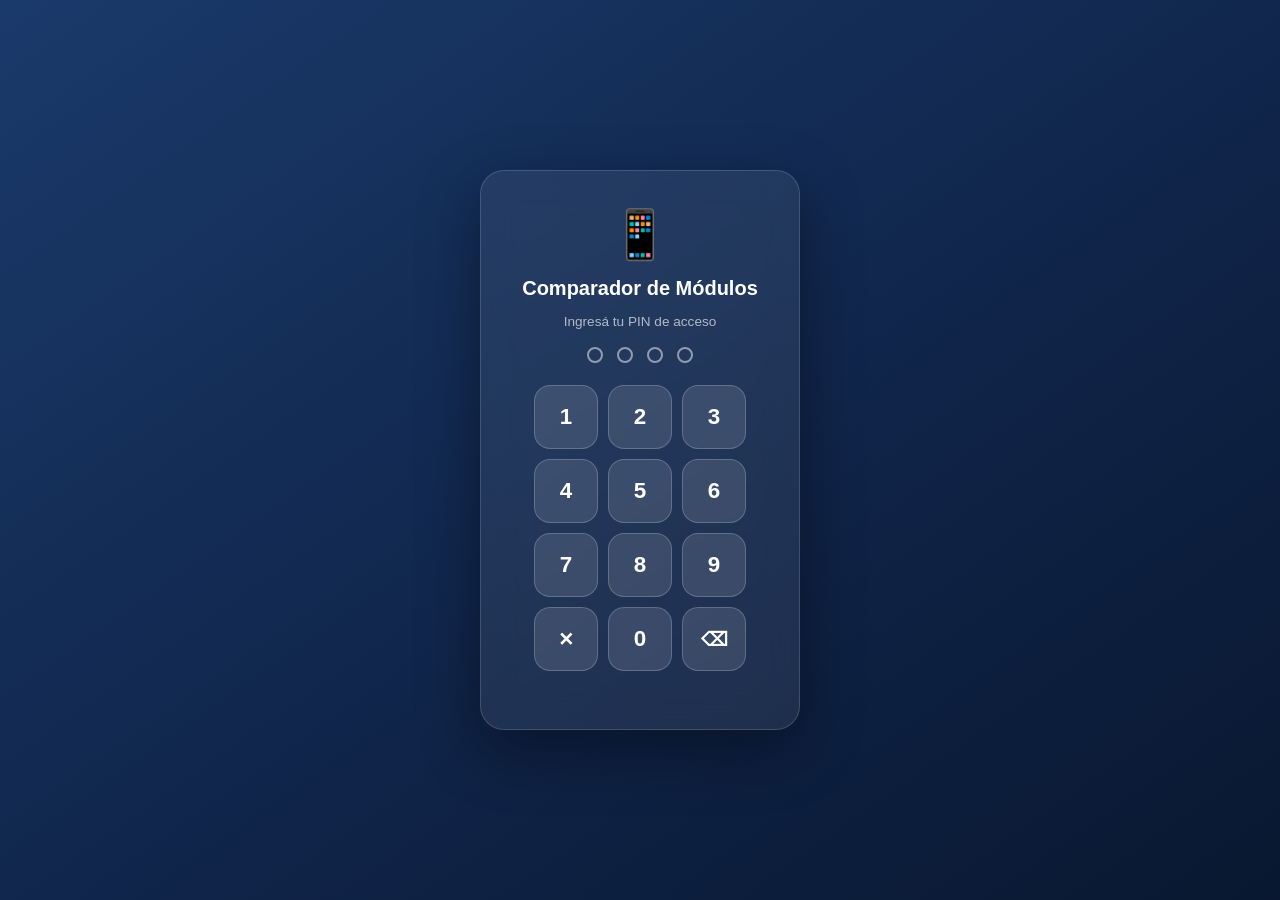
==== commit 9ae63699: "App independiente de stock de celulares en /celulares - App separada del Comparador de Módulos (reve" ====
--- a/index.html
+++ b/index.html
@@ -8,7 +8,7 @@
 <meta name="apple-mobile-web-app-status-bar-style" content="black-translucent">
 <meta name="apple-mobile-web-app-title" content="Módulos">
 <meta name="theme-color" content="#1a3a6b">
-<title>Gestión Móvil</title>
+<title>Comparador de Módulos</title>
 <link rel="manifest" href="manifest.json">
 <link rel="apple-touch-icon" href="icon.svg">
 <link rel="stylesheet" href="style.css">
@@ -19,7 +19,7 @@
 <div id="login-screen">
   <div class="login-card">
     <div class="login-icon">📱</div>
-    <h2 class="login-title">Gestión Móvil</h2>
+    <h2 class="login-title">Comparador de Módulos</h2>
     <p class="login-sub">Ingresá tu PIN de acceso</p>
     <div class="pin-dots" id="pin-dots">
       <span></span><span></span><span></span><span></span>
@@ -54,131 +54,73 @@
     <span class="close" onclick="this.parentElement.classList.remove('show')">✕</span>
   </div>
 
-  <!-- ── VISTA: MÓDULOS ── -->
-  <div id="view-modulos" class="view">
-    <header>
-      <div class="hdr-top">
-        <h1>🔧 Comparador de Módulos</h1>
-        <button class="admin-btn" id="admin-btn" title="Actualizar precios">⚙️</button>
-      </div>
-      <div class="search-wrap">
-        <span class="search-icon">🔍</span>
-        <input id="search" type="search" placeholder="Buscar marca, modelo, calidad..."
-          autocomplete="off" autocorrect="off" autocapitalize="off" spellcheck="false">
-      </div>
-      <div class="filters">
-        <select class="pill" id="f-marca"><option value="">Todas las marcas</option></select>
-        <select class="pill" id="f-fuente">
-          <option value="">Todas las fuentes</option>
-          <option value="0">Fabritech</option>
-          <option value="1">Mayorista</option>
-          <option value="2">Boston</option>
-          <option value="3">Distribuidor</option>
-          <option value="4">Saracell</option>
-        </select>
-        <select class="pill" id="f-best">
-          <option value="">Cualquier precio</option>
-          <option value="0">Más barato: Fabritech</option>
-          <option value="1">Más barato: Mayorista</option>
-          <option value="2">Más barato: Boston</option>
-          <option value="3">Más barato: Distribuidor</option>
-          <option value="4">Más barato: Saracell</option>
-        </select>
-      </div>
-    </header>
+  <header>
+    <div class="hdr-top">
+      <h1>📱 Comparador de Módulos</h1>
+      <button class="admin-btn" id="admin-btn" title="Actualizar precios">⚙️</button>
+    </div>
+    <div class="search-wrap">
+      <span class="search-icon">🔍</span>
+      <input id="search" type="search" placeholder="Buscar marca, modelo, calidad..."
+        autocomplete="off" autocorrect="off" autocapitalize="off" spellcheck="false">
+    </div>
+    <div class="filters">
+      <select class="pill" id="f-marca"><option value="">Todas las marcas</option></select>
+      <select class="pill" id="f-fuente">
+        <option value="">Todas las fuentes</option>
+        <option value="0">Fabritech</option>
+        <option value="1">Mayorista</option>
+        <option value="2">Boston</option>
+        <option value="3">Distribuidor</option>
+        <option value="4">Saracell</option>
+      </select>
+      <select class="pill" id="f-best">
+        <option value="">Cualquier precio</option>
+        <option value="0">Más barato: Fabritech</option>
+        <option value="1">Más barato: Mayorista</option>
+        <option value="2">Más barato: Boston</option>
+        <option value="3">Más barato: Distribuidor</option>
+        <option value="4">Más barato: Saracell</option>
+      </select>
+    </div>
+  </header>
 
-    <div class="count-bar">
-      <span id="count">Cargando…</span>
-      <div class="legend">
-        <span class="dot d-fab">Fabritech</span>
-        <span class="dot d-may">Mayorista</span>
-        <span class="dot d-bos">Boston</span>
-        <span class="dot d-dis">Distribuidor</span>
-        <span class="dot d-sar">Saracell</span>
-        <span class="dot d-grn">= más barato</span>
-      </div>
+  <div class="count-bar">
+    <span id="count">Cargando…</span>
+    <div class="legend">
+      <span class="dot d-fab">Fabritech</span>
+      <span class="dot d-may">Mayorista</span>
+      <span class="dot d-bos">Boston</span>
+      <span class="dot d-dis">Distribuidor</span>
+      <span class="dot d-sar">Saracell</span>
+      <span class="dot d-grn">= más barato</span>
     </div>
+  </div>
 
-    <div class="tbl-wrap">
-      <table id="tbl">
-        <thead><tr>
-          <th class="th0" style="min-width:75px">MARCA</th>
-          <th class="th0" style="min-width:110px">MODELO</th>
-          <th class="th0" style="min-width:160px">VARIANTE / CALIDAD</th>
-          <th class="th1">$ Fabritech</th>
-          <th class="th2">$ Mayorista</th>
-          <th class="th3">$ Boston</th>
-          <th class="th4">$ Distribuidor</th>
-          <th class="th5">$ Saracell</th>
-          <th class="th6">Mejor precio</th>
-        </tr></thead>
-        <tbody id="tbody"></tbody>
-      </table>
-      <div class="empty" id="empty" style="display:none">
-        <span class="ico">🔎</span>
-        <p>Sin resultados para esta búsqueda</p>
-      </div>
+  <div class="tbl-wrap">
+    <table id="tbl">
+      <thead><tr>
+        <th class="th0" style="min-width:75px">MARCA</th>
+        <th class="th0" style="min-width:110px">MODELO</th>
+        <th class="th0" style="min-width:160px">VARIANTE / CALIDAD</th>
+        <th class="th1">$ Fabritech</th>
+        <th class="th2">$ Mayorista</th>
+        <th class="th3">$ Boston</th>
+        <th class="th4">$ Distribuidor</th>
+        <th class="th5">$ Saracell</th>
+        <th class="th6">Mejor precio</th>
+      </tr></thead>
+      <tbody id="tbody"></tbody>
+    </table>
+    <div class="empty" id="empty" style="display:none">
+      <span class="ico">🔎</span>
+      <p>Sin resultados para esta búsqueda</p>
     </div>
-  </div><!-- /view-modulos -->
-
-  <!-- ── VISTA: STOCK CELULARES ── -->
-  <div id="view-stock" class="view" style="display:none">
-    <header>
-      <div class="hdr-top">
-        <h1>📦 Stock de Celulares</h1>
-        <button class="admin-btn" id="add-phone-btn" title="Agregar equipo" style="font-size:1.5rem;font-weight:700">＋</button>
-      </div>
-      <div class="search-wrap">
-        <span class="search-icon">🔍</span>
-        <input id="stock-search" type="search" placeholder="Buscar marca, modelo, IMEI..."
-          autocomplete="off" autocorrect="off" autocapitalize="off" spellcheck="false">
-      </div>
-      <div class="filters">
-        <select class="pill" id="sf-marca"><option value="">Todas las marcas</option></select>
-        <select class="pill" id="sf-estado">
-          <option value="">Todos los estados</option>
-          <option value="Nuevo">Nuevo</option>
-          <option value="Usado">Usado</option>
-          <option value="Reacondicionado">Reacondicionado</option>
-        </select>
-        <select class="pill" id="sf-vendido">
-          <option value="0">En stock</option>
-          <option value="1">Vendidos</option>
-          <option value="">Todos</option>
-        </select>
-      </div>
-    </header>
-
-    <div class="count-bar stock-count-bar">
-      <span id="stock-count">0 equipos</span>
-      <span id="stock-value" class="stock-value-badge"></span>
-    </div>
-
-    <div class="stock-list-wrap">
-      <div id="stock-list"></div>
-      <div class="empty" id="stock-empty" style="display:none">
-        <span class="ico">📦</span>
-        <p>No hay equipos registrados</p>
-        <button class="btn-primary" style="margin-top:8px" onclick="openPhoneModal()">Agregar equipo</button>
-      </div>
-    </div>
-  </div><!-- /view-stock -->
-
-  <!-- ── BOTTOM NAV ── -->
-  <nav id="bottom-nav">
-    <button class="nav-tab active" data-view="modulos">
-      <span class="nav-ico">🔧</span>
-      <span>Módulos</span>
-    </button>
-    <button class="nav-tab" data-view="stock">
-      <span class="nav-ico">📦</span>
-      <span>Celulares</span>
-    </button>
-  </nav>
+  </div>
 
 </div><!-- /app -->
 
-<!-- ── MODAL ADMIN (módulos) ── -->
+<!-- ── MODAL ADMIN ── -->
 <div id="admin-modal" class="modal-overlay hidden">
   <div class="modal-card">
     <div class="modal-header">
@@ -226,108 +168,6 @@
   </div>
 </div>
 
-<!-- ── MODAL AGREGAR / EDITAR CELULAR ── -->
-<div id="phone-modal" class="modal-overlay hidden">
-  <div class="modal-card phone-form-card">
-    <div class="modal-header">
-      <h3 id="phone-modal-title">📱 Agregar Equipo</h3>
-      <button class="modal-close" id="phone-modal-close">✕</button>
-    </div>
-    <div class="modal-body">
-      <div class="form-grid">
-
-        <div class="form-group">
-          <label class="form-label">Marca *</label>
-          <input id="f-phone-marca" class="form-input" type="text"
-            placeholder="Samsung, Apple…" list="marca-list" autocomplete="off">
-          <datalist id="marca-list">
-            <option value="Samsung">
-            <option value="Apple">
-            <option value="Motorola">
-            <option value="Xiaomi">
-            <option value="LG">
-            <option value="Huawei">
-            <option value="Nokia">
-            <option value="TCL">
-            <option value="OPPO">
-            <option value="Realme">
-            <option value="OnePlus">
-          </datalist>
-        </div>
-
-        <div class="form-group">
-          <label class="form-label">Modelo *</label>
-          <input id="f-phone-modelo" class="form-input" type="text"
-            placeholder="Galaxy A54, iPhone 14…" autocomplete="off">
-        </div>
-
-        <div class="form-group">
-          <label class="form-label">Estado *</label>
-          <select id="f-phone-estado" class="form-select">
-            <option value="">Seleccionar…</option>
-            <option value="Nuevo">Nuevo</option>
-            <option value="Usado">Usado</option>
-            <option value="Reacondicionado">Reacondicionado</option>
-          </select>
-        </div>
-
-        <div class="form-group">
-          <label class="form-label">Precio ($) *</label>
-          <input id="f-phone-precio" class="form-input" type="number"
-            placeholder="85000" min="0" inputmode="numeric">
-        </div>
-
-        <div class="form-group">
-          <label class="form-label">Almacenamiento</label>
-          <select id="f-phone-storage" class="form-select">
-            <option value="">—</option>
-            <option value="16GB">16 GB</option>
-            <option value="32GB">32 GB</option>
-            <option value="64GB">64 GB</option>
-            <option value="128GB">128 GB</option>
-            <option value="256GB">256 GB</option>
-            <option value="512GB">512 GB</option>
-            <option value="1TB">1 TB</option>
-          </select>
-        </div>
-
-        <div class="form-group">
-          <label class="form-label">RAM</label>
-          <select id="f-phone-ram" class="form-select">
-            <option value="">—</option>
-            <option value="1GB">1 GB</option>
-            <option value="2GB">2 GB</option>
-            <option value="3GB">3 GB</option>
-            <option value="4GB">4 GB</option>
-            <option value="6GB">6 GB</option>
-            <option value="8GB">8 GB</option>
-            <option value="12GB">12 GB</option>
-            <option value="16GB">16 GB</option>
-          </select>
-        </div>
-
-        <div class="form-group form-group--full">
-          <label class="form-label">IMEI</label>
-          <input id="f-phone-imei" class="form-input" type="text"
-            placeholder="123456789012345" maxlength="15" inputmode="numeric">
-        </div>
-
-        <div class="form-group form-group--full">
-          <label class="form-label">Notas</label>
-          <textarea id="f-phone-notas" class="form-input form-textarea"
-            placeholder="Accesorios incluidos, detalles…" rows="2"></textarea>
-        </div>
-
-      </div>
-
-      <div class="preview-actions" style="margin-top:4px">
-        <button class="btn-secondary" id="phone-cancel-btn">Cancelar</button>
-        <button class="btn-primary" id="phone-save-btn">💾 Guardar</button>
-      </div>
-    </div>
-  </div>
-</div>
-
 <!-- ── TOAST ── -->
 <div id="toast" class="toast"></div>
 
--- a/style.css
+++ b/style.css
@@ -548,174 +548,3 @@
   .modal-overlay { align-items: center; padding: 20px; }
   .modal-card    { border-radius: 20px; max-height: 80vh; }
 }
-
-/* ── BOTTOM NAV ── */
-#bottom-nav {
-  display: flex;
-  height: 58px;
-  background: #fff;
-  border-top: 1px solid var(--border);
-  flex-shrink: 0;
-  box-shadow: 0 -2px 10px rgba(0,0,0,.08);
-  padding-bottom: env(safe-area-inset-bottom, 0);
-}
-.nav-tab {
-  flex: 1;
-  display: flex; flex-direction: column;
-  align-items: center; justify-content: center;
-  gap: 2px;
-  background: none; border: none;
-  color: #bbb;
-  font-size: .6rem; font-weight: 700;
-  letter-spacing: .05em; text-transform: uppercase;
-  cursor: pointer;
-  transition: color .15s;
-  padding: 6px 4px;
-}
-.nav-tab.active { color: var(--hdr); }
-.nav-ico { font-size: 1.35rem; line-height: 1; }
-
-/* ── VIEWS ── */
-.view {
-  flex: 1;
-  display: flex;
-  flex-direction: column;
-  overflow: hidden;
-  min-height: 0;
-}
-
-/* ── STOCK COUNT BAR ── */
-.stock-count-bar { justify-content: space-between; }
-.stock-value-badge {
-  font-weight: 700;
-  color: var(--grn2);
-  font-size: .84rem;
-}
-
-/* ── STOCK LIST WRAPPER ── */
-.stock-list-wrap {
-  flex: 1;
-  overflow-y: auto;
-  -webkit-overflow-scrolling: touch;
-  padding: 12px 12px;
-  display: flex;
-  flex-direction: column;
-  gap: 0;
-}
-
-#stock-list {
-  display: flex;
-  flex-direction: column;
-  gap: 10px;
-}
-
-/* ── PHONE CARD ── */
-.phone-card-item {
-  background: #fff;
-  border-radius: 14px;
-  padding: 14px;
-  box-shadow: 0 1px 6px rgba(0,0,0,.07);
-  border: 1.5px solid var(--border);
-  display: flex;
-  flex-direction: column;
-  gap: 7px;
-}
-.phone-sold {
-  opacity: .52;
-  background: #f7f7f7;
-}
-
-.pc-top {
-  display: flex;
-  align-items: flex-start;
-  justify-content: space-between;
-  gap: 8px;
-}
-.pc-title { display: flex; flex-direction: column; gap: 1px; }
-.pc-marca {
-  font-size: .7rem; font-weight: 600; color: #999;
-  text-transform: uppercase; letter-spacing: .06em;
-}
-.pc-modelo {
-  font-size: 1rem; font-weight: 800; color: var(--hdr); line-height: 1.2;
-}
-
-.pc-badge {
-  font-size: .67rem; font-weight: 700;
-  padding: 3px 9px; border-radius: 20px;
-  white-space: nowrap; flex-shrink: 0;
-}
-.badge-new   { background: #d4f7e5; color: #006b36; }
-.badge-used  { background: #fce4d6; color: #843C0C; }
-.badge-refurb { background: #dde8ff; color: var(--hdr); }
-
-.pc-specs { font-size: .78rem; color: #666; }
-.pc-imei  { font-size: .72rem; color: #aaa; font-family: monospace; }
-.pc-notas { font-size: .74rem; color: #888; font-style: italic; }
-
-.pc-bottom {
-  display: flex;
-  align-items: center;
-  justify-content: space-between;
-  gap: 8px;
-  padding-top: 8px;
-  border-top: 1px solid #f0f0f0;
-  margin-top: 2px;
-}
-.pc-price {
-  font-size: 1.15rem; font-weight: 800;
-  color: var(--grn2);
-  font-variant-numeric: tabular-nums;
-}
-.pc-actions { display: flex; align-items: center; gap: 6px; }
-.pc-date    { font-size: .66rem; color: #bbb; white-space: nowrap; }
-
-.pc-btn {
-  border: none; border-radius: 8px;
-  padding: 5px 10px; font-size: .76rem; font-weight: 600;
-  cursor: pointer;
-  transition: opacity .15s, transform .1s;
-  white-space: nowrap;
-}
-.pc-btn:active { opacity: .75; transform: scale(.94); }
-.pc-btn-edit   { background: #eef3ff; color: var(--hdr); }
-.pc-btn-sell   { background: linear-gradient(135deg, #00913f, #00c45a); color: #fff; }
-.pc-btn-unsell { background: #efefef; color: #666; font-size: .7rem; }
-.pc-btn-del    { background: #fff0f0; color: #c0392b; }
-
-/* ── PHONE FORM MODAL ── */
-.phone-form-card { max-height: 94vh; }
-
-.form-grid {
-  display: grid;
-  grid-template-columns: 1fr 1fr;
-  gap: 12px 10px;
-}
-.form-group { display: flex; flex-direction: column; gap: 5px; }
-.form-group--full { grid-column: 1 / -1; }
-
-.form-label {
-  font-size: .72rem; font-weight: 700; color: #666;
-  text-transform: uppercase; letter-spacing: .04em;
-}
-.form-input, .form-select {
-  border: 1.5px solid #c5d3e8;
-  border-radius: 10px;
-  padding: 10px 12px;
-  font-size: .9rem;
-  color: #1a1a1a;
-  background: #f9fbff;
-  outline: none;
-  -webkit-appearance: none;
-  width: 100%;
-  transition: border-color .15s, background .15s;
-}
-.form-input:focus,
-.form-select:focus  { border-color: var(--hdr); background: #fff; }
-.form-select        { cursor: pointer; }
-.form-textarea      { resize: vertical; min-height: 60px; }
-
-@media (max-width: 360px) {
-  .form-grid { grid-template-columns: 1fr; }
-  .form-group--full { grid-column: 1; }
-}
